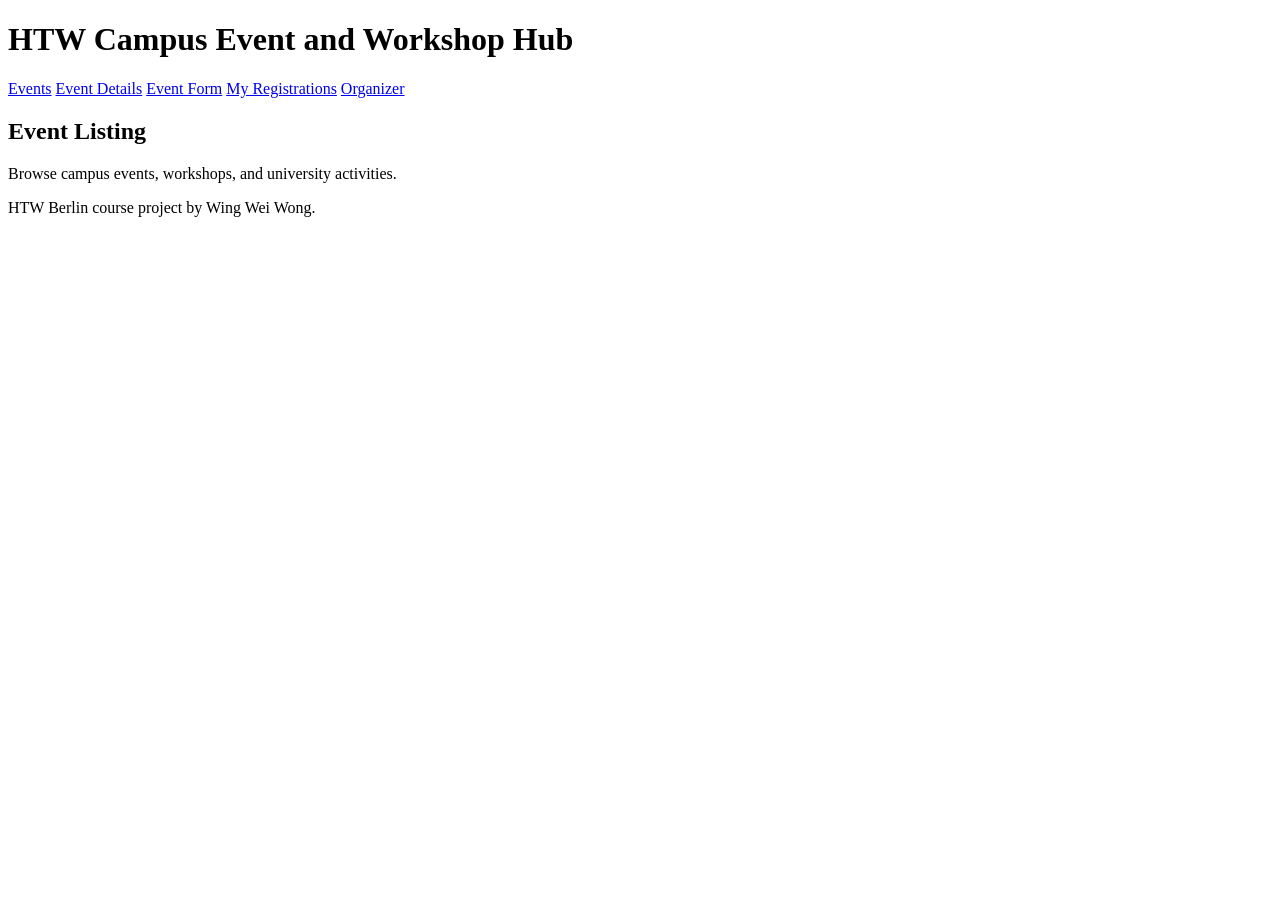
==== index.html @ 7586ab62 "feat: framework website" ====
<!DOCTYPE html>
<html lang="en">
<head>
    <meta charset="UTF-8">
    <meta name="viewport" content="width=device-width, initial-scale=1.0">
    <title>HTW Campus Event and Workshop Hub</title>
    <link rel="stylesheet" href="css/style.css">
</head>
<body>
    <header>
        <h1>HTW Campus Event and Workshop Hub</h1>
        <nav aria-label="Main navigation">
            <a href="index.html">Events</a>
            <a href="event.html">Event Details</a>
            <a href="event-form.html">Event Form</a>
            <a href="registrations.html">My Registrations</a>
            <a href="organizer.html">Organizer</a>
        </nav>
    </header>

    <main>
        <section>
            <h2>Event Listing</h2>
            <p>Browse campus events, workshops, and university activities.</p>
        </section>
    </main>

    <footer>
        <p>HTW Berlin course project by Wing Wei Wong.</p>
    </footer>

    <script src="js/data.js"></script>
    <script src="js/storage.js"></script>
    <script src="js/security.js"></script>
    <script src="js/validation.js"></script>
    <script src="js/ui.js"></script>
    <script src="js/app.js"></script>
</body>
</html>
---- css/style.css ----
/* Main stylesheet for the HTW Campus Event and Workshop Hub. */
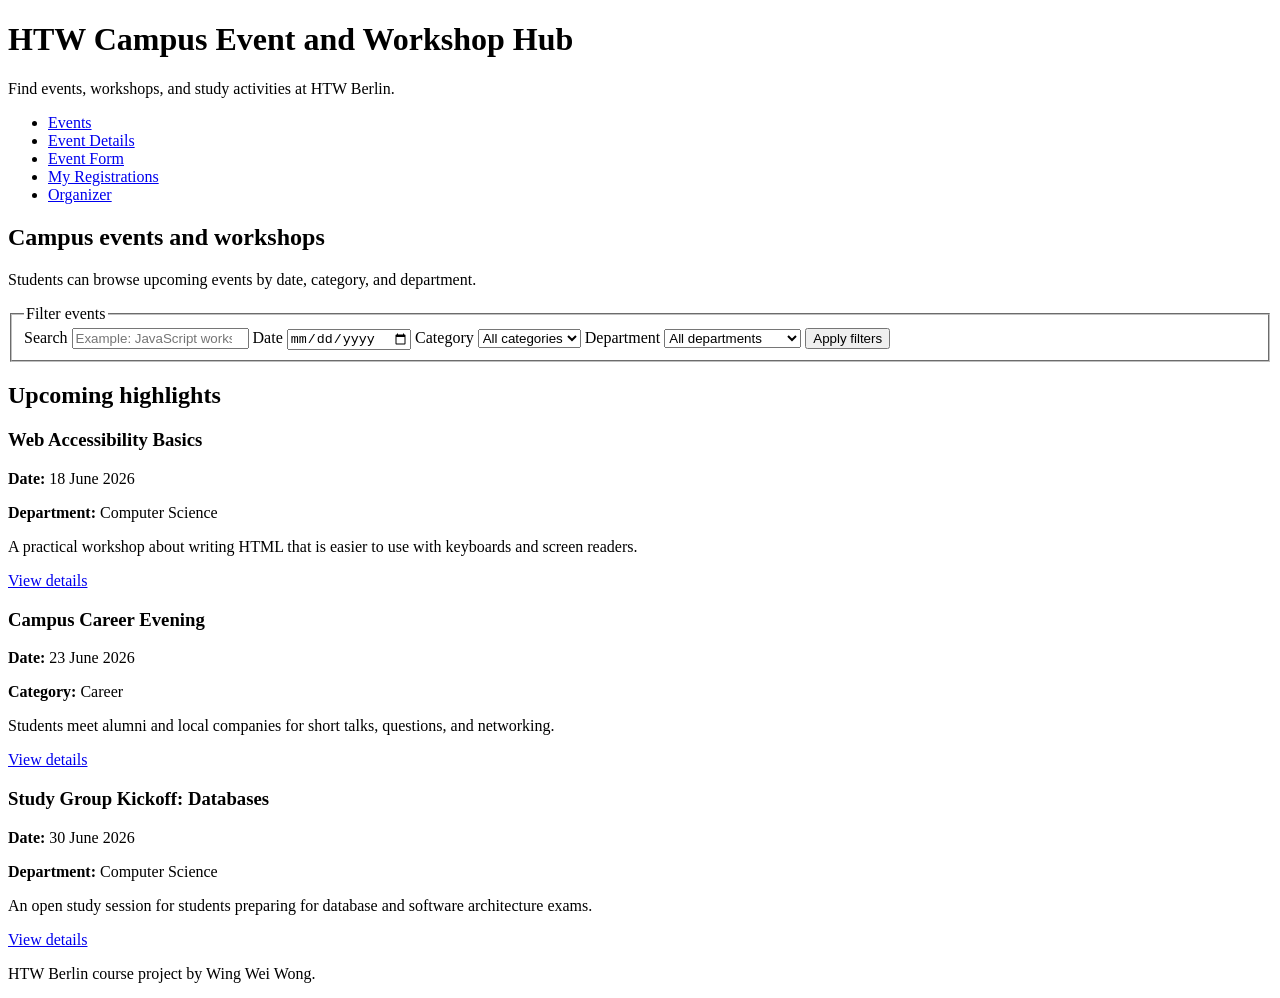
==== commit de34ba74: "feat:html page structure" ====
--- a/index.html
+++ b/index.html
@@ -9,19 +9,81 @@
 <body>
     <header>
         <h1>HTW Campus Event and Workshop Hub</h1>
+        <p>Find events, workshops, and study activities at HTW Berlin.</p>
         <nav aria-label="Main navigation">
-            <a href="index.html">Events</a>
-            <a href="event.html">Event Details</a>
-            <a href="event-form.html">Event Form</a>
-            <a href="registrations.html">My Registrations</a>
-            <a href="organizer.html">Organizer</a>
+            <ul>
+                <li><a href="index.html">Events</a></li>
+                <li><a href="event.html">Event Details</a></li>
+                <li><a href="event-form.html">Event Form</a></li>
+                <li><a href="registrations.html">My Registrations</a></li>
+                <li><a href="organizer.html">Organizer</a></li>
+            </ul>
         </nav>
     </header>
 
     <main>
-        <section>
-            <h2>Event Listing</h2>
-            <p>Browse campus events, workshops, and university activities.</p>
+        <section aria-labelledby="event-listing-heading">
+            <h2 id="event-listing-heading">Campus events and workshops</h2>
+            <p>Students can browse upcoming events by date, category, and department.</p>
+
+            <form aria-label="Filter events">
+                <fieldset>
+                    <legend>Filter events</legend>
+
+                    <label for="search">Search</label>
+                    <input type="search" id="search" name="search" placeholder="Example: JavaScript workshop">
+
+                    <label for="event-date">Date</label>
+                    <input type="date" id="event-date" name="event-date">
+
+                    <label for="category">Category</label>
+                    <select id="category" name="category">
+                        <option value="">All categories</option>
+                        <option value="workshop">Workshop</option>
+                        <option value="lecture">Lecture</option>
+                        <option value="career">Career</option>
+                        <option value="student-life">Student life</option>
+                    </select>
+
+                    <label for="department">Department</label>
+                    <select id="department" name="department">
+                        <option value="">All departments</option>
+                        <option value="computer-science">Computer Science</option>
+                        <option value="design">Design and Culture</option>
+                        <option value="business">Business School</option>
+                    </select>
+
+                    <button type="submit">Apply filters</button>
+                </fieldset>
+            </form>
+        </section>
+
+        <section aria-labelledby="featured-events-heading">
+            <h2 id="featured-events-heading">Upcoming highlights</h2>
+
+            <article>
+                <h3>Web Accessibility Basics</h3>
+                <p><strong>Date:</strong> 18 June 2026</p>
+                <p><strong>Department:</strong> Computer Science</p>
+                <p>A practical workshop about writing HTML that is easier to use with keyboards and screen readers.</p>
+                <a href="event.html">View details</a>
+            </article>
+
+            <article>
+                <h3>Campus Career Evening</h3>
+                <p><strong>Date:</strong> 23 June 2026</p>
+                <p><strong>Category:</strong> Career</p>
+                <p>Students meet alumni and local companies for short talks, questions, and networking.</p>
+                <a href="event.html">View details</a>
+            </article>
+
+            <article>
+                <h3>Study Group Kickoff: Databases</h3>
+                <p><strong>Date:</strong> 30 June 2026</p>
+                <p><strong>Department:</strong> Computer Science</p>
+                <p>An open study session for students preparing for database and software architecture exams.</p>
+                <a href="event.html">View details</a>
+            </article>
         </section>
     </main>
 
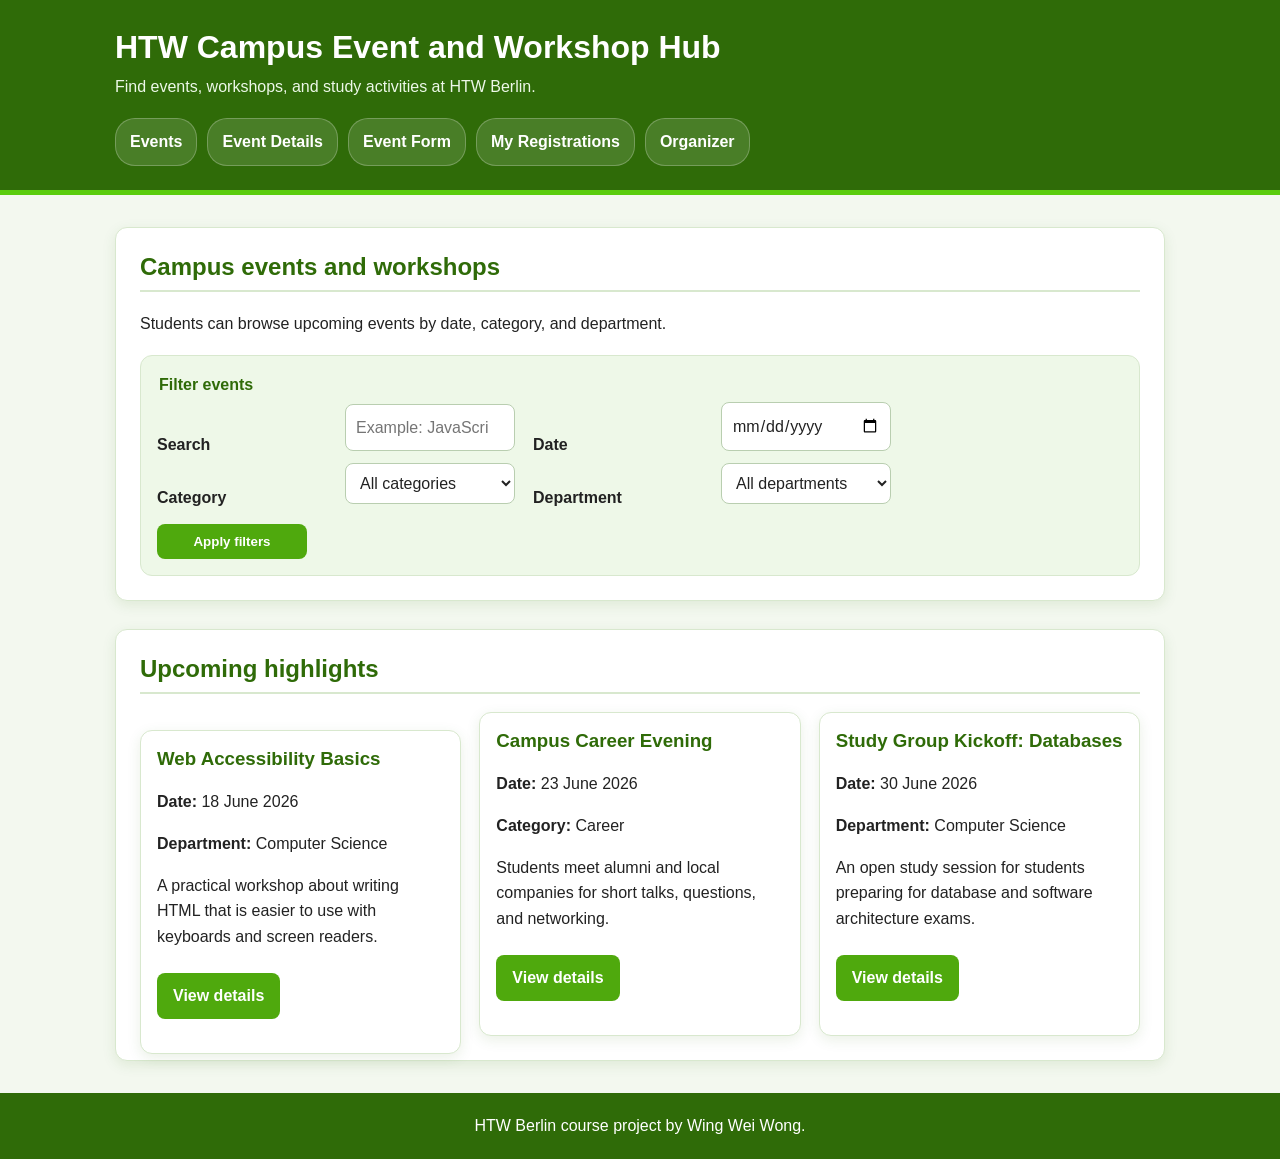
==== commit 4174fab5: "feat: added sample data" ====
--- a/index.html
+++ b/index.html
@@ -26,7 +26,7 @@
             <h2 id="event-listing-heading">Campus events and workshops</h2>
             <p>Students can browse upcoming events by date, category, and department.</p>
 
-            <form aria-label="Filter events">
+            <form class="filter-form" aria-label="Filter events">
                 <fieldset>
                     <legend>Filter events</legend>
 
@@ -42,15 +42,20 @@
                         <option value="workshop">Workshop</option>
                         <option value="lecture">Lecture</option>
                         <option value="career">Career</option>
-                        <option value="student-life">Student life</option>
+                        <option value="social">Social</option>
+                        <option value="information-session">Information Session</option>
+                        <option value="academic-support">Academic Support</option>
                     </select>
 
                     <label for="department">Department</label>
                     <select id="department" name="department">
                         <option value="">All departments</option>
                         <option value="computer-science">Computer Science</option>
-                        <option value="design">Design and Culture</option>
-                        <option value="business">Business School</option>
+                        <option value="business">Business</option>
+                        <option value="cybersecurity">Cybersecurity</option>
+                        <option value="engineering">Engineering</option>
+                        <option value="career-service">Career Service</option>
+                        <option value="international-office">International Office</option>
                     </select>
 
                     <button type="submit">Apply filters</button>
--- a/css/style.css
+++ b/css/style.css
@@ -1 +1,422 @@
-/* Main stylesheet for the HTW Campus Event and Workshop Hub. */
+:root {
+    --primary: #2f6b08;
+    --primary-light: #4fa90d;
+    --accent: #5acc0e;
+    --accent-dark: #3c8509;
+    --page-bg: #f3f8ef;
+    --card-bg: #ffffff;
+    --text: #222222;
+    --muted: #5f6b5c;
+    --border: #d8e8ce;
+    --shadow: 0 4px 14px rgba(47, 107, 8, 0.10);
+}
+
+* {
+    box-sizing: border-box;
+}
+
+body {
+    margin: 0;
+    font-family: Arial, Helvetica, sans-serif;
+    line-height: 1.6;
+    color: var(--text);
+    background: var(--page-bg);
+}
+
+body > header {
+    background: var(--primary);
+    color: white;
+    padding: 24px 16px 18px;
+    border-bottom: 5px solid var(--accent);
+}
+
+body > header h1 {
+    max-width: 1050px;
+    margin: 0 auto 8px;
+    font-size: 1.75rem;
+    line-height: 1.2;
+}
+
+body > header p {
+    max-width: 1050px;
+    margin: 0 auto 18px;
+    color: #edf8e8;
+}
+
+nav {
+    max-width: 1050px;
+    margin: 0 auto;
+}
+
+nav ul {
+    display: flex;
+    flex-direction: column;
+    gap: 8px;
+    padding: 0;
+    margin: 0;
+    list-style: none;
+}
+
+nav a {
+    display: block;
+    padding: 10px 14px;
+    color: white;
+    text-decoration: none;
+    text-align: center;
+    background: rgba(255, 255, 255, 0.13);
+    border: 1px solid rgba(255, 255, 255, 0.24);
+    border-radius: 20px;
+}
+
+nav a:hover,
+nav a:focus {
+    background: white;
+    color: var(--primary);
+}
+
+main {
+    width: min(1050px, calc(100% - 32px));
+    margin: 22px auto;
+}
+
+section,
+main > article {
+    margin-bottom: 22px;
+}
+
+section,
+article,
+form {
+    border-radius: 12px;
+}
+
+section,
+main > article,
+article {
+    background: var(--card-bg);
+    border: 1px solid var(--border);
+    box-shadow: var(--shadow);
+}
+
+section {
+    padding: 18px;
+}
+
+article {
+    padding: 16px;
+    margin: 14px 0;
+}
+
+main > article {
+    padding: 18px;
+}
+
+article header {
+    background: transparent;
+    color: var(--text);
+    padding: 0;
+    border-bottom: 1px solid var(--border);
+    margin-bottom: 18px;
+}
+
+h2,
+h3 {
+    color: var(--primary);
+    line-height: 1.25;
+}
+
+h2 {
+    margin-top: 0;
+    padding-bottom: 8px;
+    border-bottom: 2px solid var(--border);
+}
+
+h3 {
+    margin-top: 0;
+}
+
+p {
+    margin-top: 0;
+}
+
+a {
+    color: var(--primary-light);
+    font-weight: bold;
+}
+
+a:hover,
+a:focus {
+    color: var(--accent-dark);
+}
+
+form {
+    display: grid;
+    gap: 12px;
+    margin-top: 18px;
+    padding: 16px;
+    background: #eef8e8;
+    border: 1px solid var(--border);
+}
+
+fieldset {
+    display: grid;
+    gap: 12px;
+    padding: 0;
+    margin: 0;
+    border: 0;
+}
+
+legend {
+    margin-bottom: 4px;
+    font-weight: bold;
+    color: var(--primary);
+}
+
+label {
+    display: block;
+    margin: 0 0 -6px;
+    font-weight: bold;
+}
+
+input,
+select,
+textarea {
+    width: 100%;
+    padding: 10px;
+    font: inherit;
+    color: var(--text);
+    background: white;
+    border: 1px solid #b9ceb0;
+    border-radius: 8px;
+}
+
+input:focus,
+select:focus,
+textarea:focus {
+    outline: 3px solid rgba(90, 204, 14, 0.25);
+    border-color: var(--primary-light);
+}
+
+button,
+.button,
+article > a,
+section > a {
+    display: inline-block;
+    width: 100%;
+    margin-top: 8px;
+    padding: 10px 16px;
+    color: white;
+    font-weight: bold;
+    text-decoration: none;
+    text-align: center;
+    background: var(--primary-light);
+    border: 0;
+    border-radius: 8px;
+    cursor: pointer;
+}
+
+button:hover,
+button:focus,
+.button:hover,
+.button:focus,
+article > a:hover,
+article > a:focus,
+section > a:hover,
+section > a:focus {
+    color: white;
+    background: var(--accent-dark);
+}
+
+ul {
+    padding-left: 22px;
+}
+
+li {
+    margin-bottom: 6px;
+}
+
+#featured-events-heading + article,
+#managed-events-heading + article,
+#registrations-heading + p + article {
+    margin-top: 18px;
+}
+
+section:has(> article) {
+    display: grid;
+    gap: 14px;
+}
+
+section:has(> article) > h2,
+section:has(> article) > p {
+    margin-bottom: 0;
+}
+
+section:has(> article) > article {
+    margin: 0;
+}
+
+#registered-students-heading + article {
+    overflow-x: auto;
+}
+
+footer {
+    padding: 20px;
+    color: white;
+    text-align: center;
+    background: var(--primary);
+}
+
+footer p {
+    margin: 0;
+}
+
+@media (min-width: 600px) {
+    body > header {
+        padding: 28px 20px 18px;
+    }
+
+    body > header h1 {
+        font-size: 2rem;
+    }
+
+    nav ul {
+        flex-direction: row;
+        flex-wrap: wrap;
+        gap: 10px;
+    }
+
+    nav a {
+        display: inline-block;
+        text-align: left;
+    }
+
+    form,
+    fieldset {
+        grid-template-columns: repeat(2, minmax(0, 1fr));
+        align-items: end;
+    }
+
+    legend,
+    label[for="description"],
+    textarea,
+    label[for="registration-note"],
+    label[for="note"] {
+        grid-column: 1 / -1;
+    }
+
+    button,
+    .button,
+    article > a,
+    section > a {
+        width: auto;
+    }
+
+    section:has(> article) {
+        grid-template-columns: repeat(2, minmax(0, 1fr));
+    }
+
+    section:has(> article) > h2,
+    section:has(> article) > p {
+        grid-column: 1 / -1;
+    }
+
+    #dashboard-heading + p + article,
+    #registered-students-heading + article {
+        grid-column: 1 / -1;
+    }
+}
+
+@media (min-width: 900px) {
+    main {
+        margin: 32px auto;
+    }
+
+    section,
+    main > article {
+        margin-bottom: 28px;
+    }
+
+    section,
+    main > article {
+        padding: 24px;
+    }
+
+    #featured-events-heading + article,
+    #featured-events-heading + article + article,
+    #featured-events-heading + article + article + article {
+        min-height: 100%;
+    }
+
+    #featured-events-heading + article {
+        grid-column: auto;
+    }
+
+    section:has(> article) {
+        grid-template-columns: repeat(3, minmax(0, 1fr));
+        gap: 18px;
+    }
+
+    #managed-events-heading + article,
+    #managed-events-heading + article + article,
+    #registrations-heading + p + article,
+    #registrations-heading + p + article + article {
+        grid-column: auto;
+    }
+
+    form,
+    fieldset {
+        grid-template-columns: repeat(4, minmax(0, 1fr));
+    }
+
+    form > label[for="title"],
+    form > input#title,
+    form > label[for="description"],
+    form > textarea#description,
+    form > label[for="location"],
+    form > input#location {
+        grid-column: span 2;
+    }
+
+    form > label[for="description"],
+    form > textarea#description {
+        grid-column: 1 / -1;
+    }
+
+    #registered-students-heading + article {
+        grid-column: 1 / -1;
+    }
+}
+
+.filter-form fieldset {
+    grid-template-columns: 1fr;
+}
+
+.filter-form button {
+    width: 100%;
+    min-width: 150px;
+    justify-self: start;
+}
+
+@media (min-width: 600px) {
+    .filter-form fieldset {
+        grid-template-columns: repeat(2, minmax(220px, 1fr));
+        column-gap: 18px;
+    }
+
+    .filter-form label,
+    .filter-form input,
+    .filter-form select,
+    .filter-form button {
+        grid-column: auto;
+    }
+
+    .filter-form button {
+        width: auto;
+    }
+}
+
+@media (min-width: 900px) {
+    .filter-form fieldset {
+        grid-template-columns: repeat(4, minmax(170px, 1fr));
+    }
+}
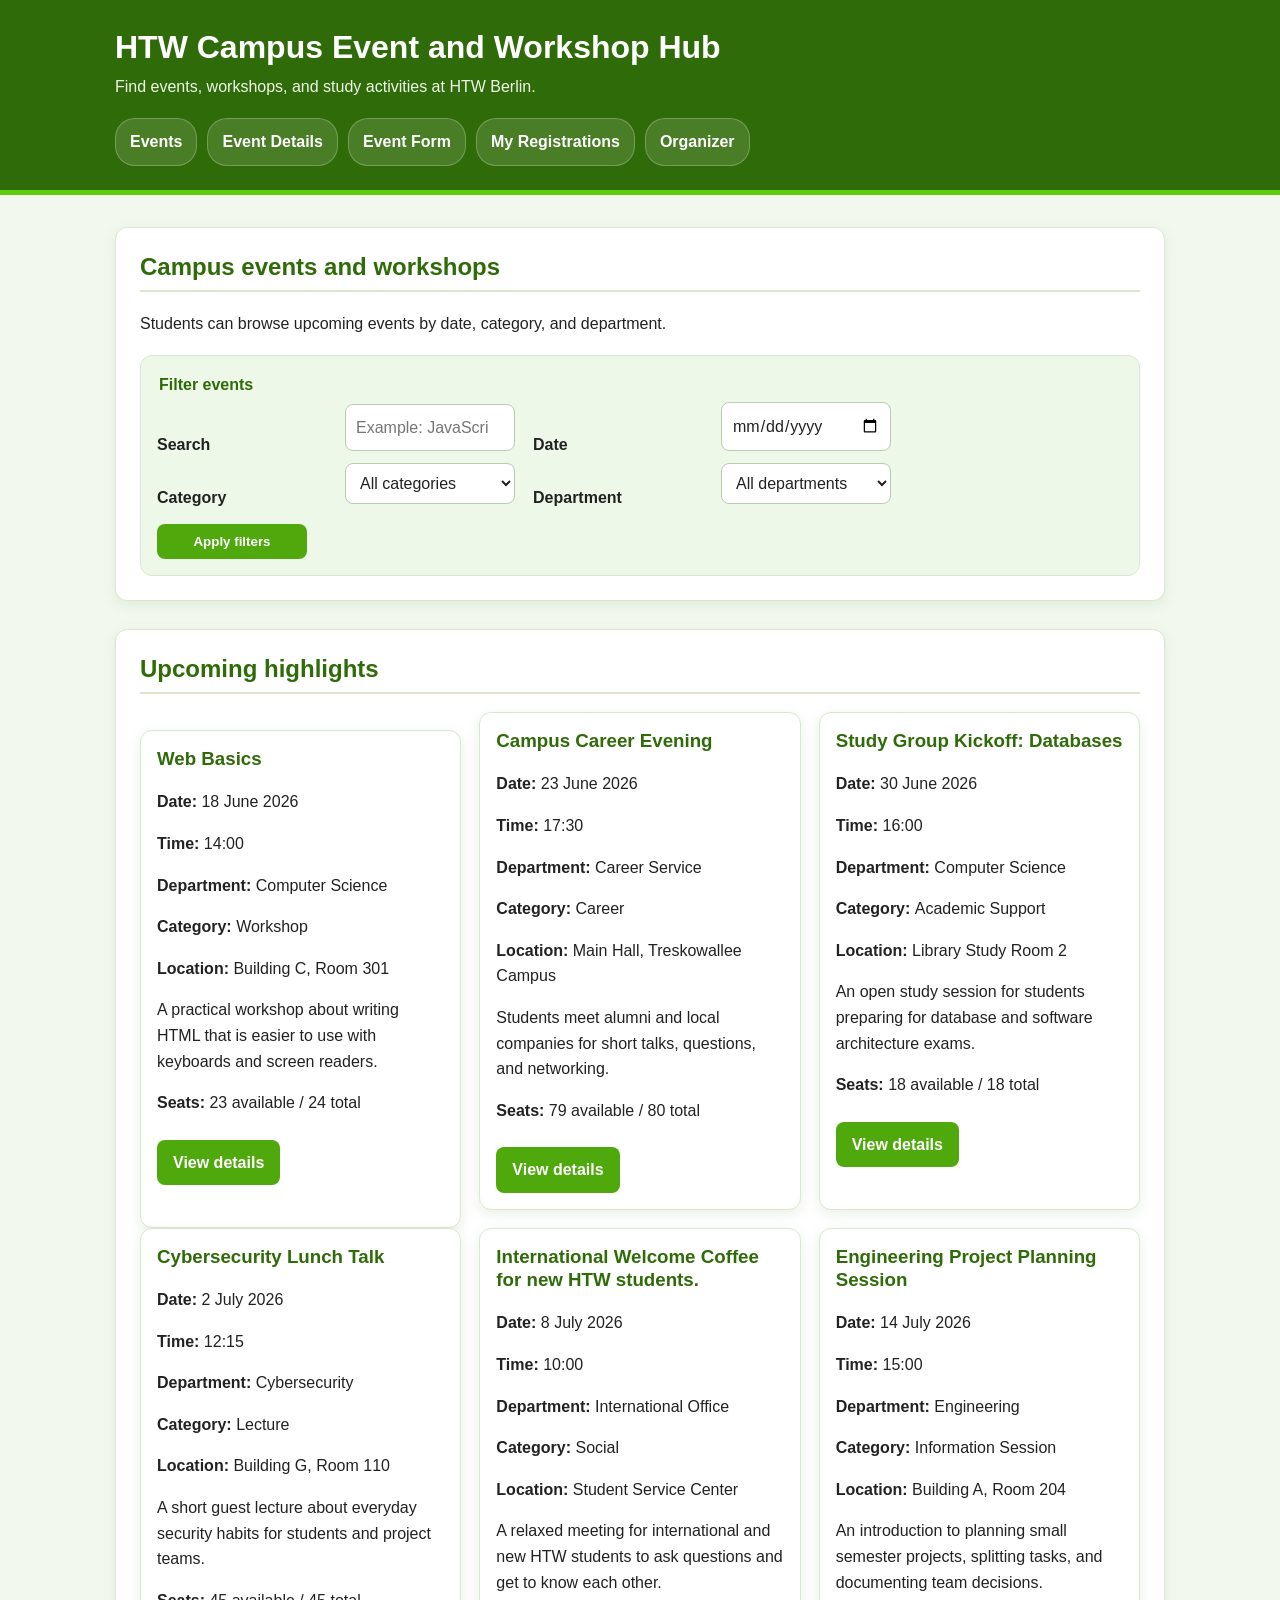
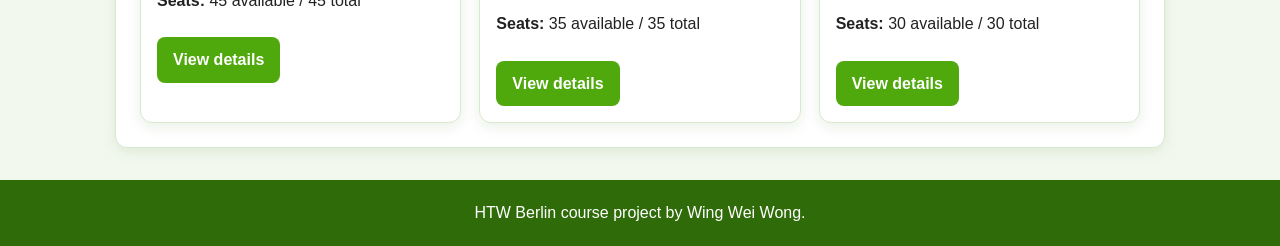
==== commit 34de44a5: "feat: events rendering js" ====
--- a/index.html
+++ b/index.html
@@ -63,32 +63,8 @@
             </form>
         </section>
 
-        <section aria-labelledby="featured-events-heading">
+        <section id="featured-events" aria-labelledby="featured-events-heading">
             <h2 id="featured-events-heading">Upcoming highlights</h2>
-
-            <article>
-                <h3>Web Accessibility Basics</h3>
-                <p><strong>Date:</strong> 18 June 2026</p>
-                <p><strong>Department:</strong> Computer Science</p>
-                <p>A practical workshop about writing HTML that is easier to use with keyboards and screen readers.</p>
-                <a href="event.html">View details</a>
-            </article>
-
-            <article>
-                <h3>Campus Career Evening</h3>
-                <p><strong>Date:</strong> 23 June 2026</p>
-                <p><strong>Category:</strong> Career</p>
-                <p>Students meet alumni and local companies for short talks, questions, and networking.</p>
-                <a href="event.html">View details</a>
-            </article>
-
-            <article>
-                <h3>Study Group Kickoff: Databases</h3>
-                <p><strong>Date:</strong> 30 June 2026</p>
-                <p><strong>Department:</strong> Computer Science</p>
-                <p>An open study session for students preparing for database and software architecture exams.</p>
-                <a href="event.html">View details</a>
-            </article>
         </section>
     </main>
 
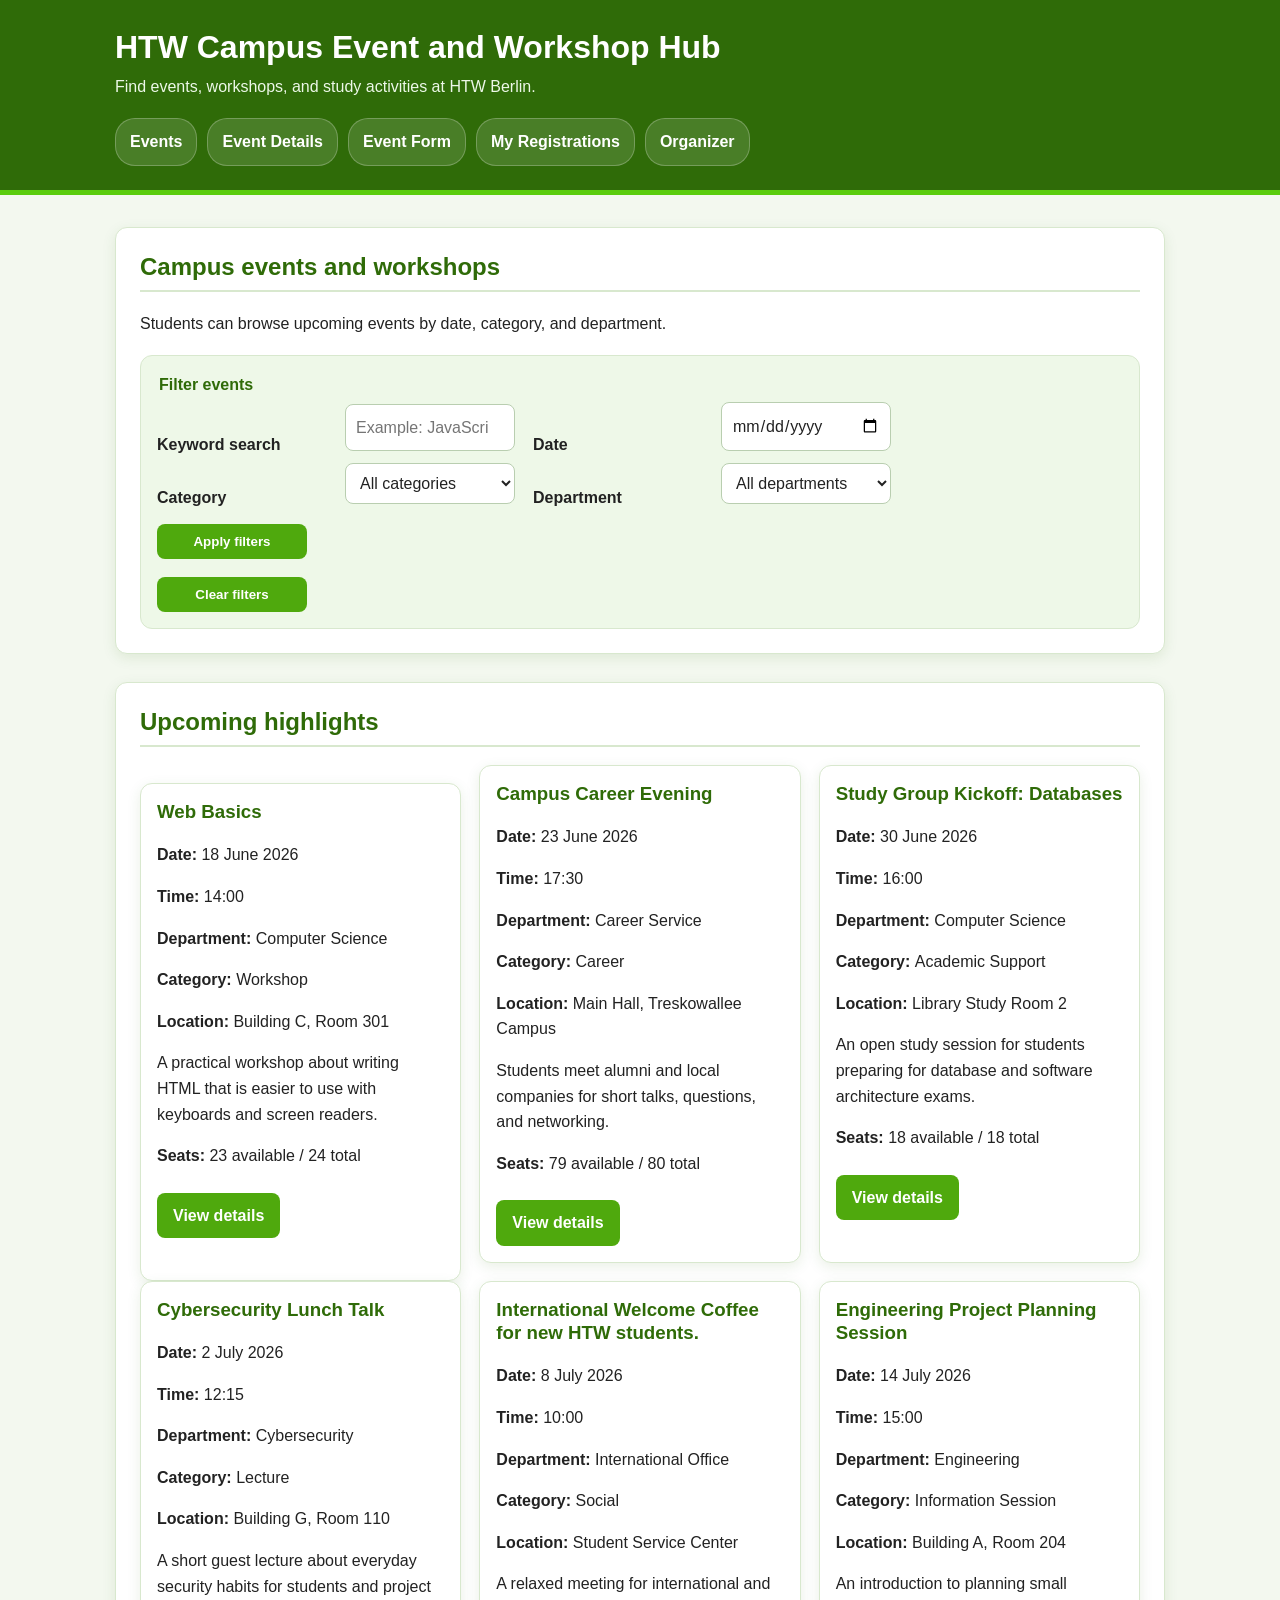
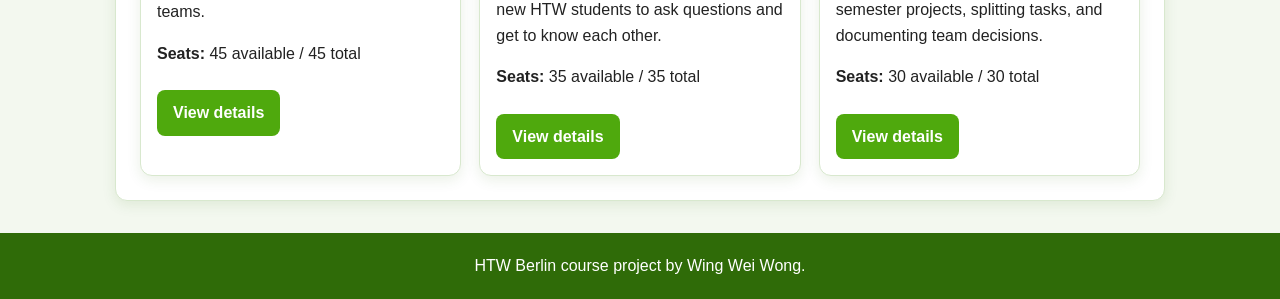
==== commit f7c251ae: "feat: event search feature added" ====
--- a/index.html
+++ b/index.html
@@ -26,11 +26,11 @@
             <h2 id="event-listing-heading">Campus events and workshops</h2>
             <p>Students can browse upcoming events by date, category, and department.</p>
 
-            <form class="filter-form" aria-label="Filter events">
+            <form id="event-filter-form" class="filter-form" aria-label="Filter events">
                 <fieldset>
                     <legend>Filter events</legend>
 
-                    <label for="search">Search</label>
+                    <label for="search">Keyword search</label>
                     <input type="search" id="search" name="search" placeholder="Example: JavaScript workshop">
 
                     <label for="event-date">Date</label>
@@ -39,26 +39,29 @@
                     <label for="category">Category</label>
                     <select id="category" name="category">
                         <option value="">All categories</option>
-                        <option value="workshop">Workshop</option>
-                        <option value="lecture">Lecture</option>
-                        <option value="career">Career</option>
-                        <option value="social">Social</option>
-                        <option value="information-session">Information Session</option>
-                        <option value="academic-support">Academic Support</option>
+                        <option value="Workshop">Workshop</option>
+                        <option value="Lecture">Lecture</option>
+                        <option value="Career">Career</option>
+                        <option value="Social">Social</option>
+                        <option value="Information Session">Information Session</option>
+                        <option value="Academic Support">Academic Support</option>
                     </select>
 
                     <label for="department">Department</label>
                     <select id="department" name="department">
                         <option value="">All departments</option>
-                        <option value="computer-science">Computer Science</option>
-                        <option value="business">Business</option>
-                        <option value="cybersecurity">Cybersecurity</option>
-                        <option value="engineering">Engineering</option>
-                        <option value="career-service">Career Service</option>
-                        <option value="international-office">International Office</option>
+                        <option value="Computer Science">Computer Science</option>
+                        <option value="Business">Business</option>
+                        <option value="Cybersecurity">Cybersecurity</option>
+                        <option value="Engineering">Engineering</option>
+                        <option value="Career Service">Career Service</option>
+                        <option value="International Office">International Office</option>
                     </select>
 
-                    <button type="submit">Apply filters</button>
+                    <div class="filter-buttons">
+                        <button type="submit">Apply filters</button>
+                        <button type="button" id="clear-filters">Clear filters</button>
+                    </div>
                 </fieldset>
             </form>
         </section>
@@ -72,6 +75,7 @@
         <p>HTW Berlin course project by Wing Wei Wong.</p>
     </footer>
 
+    <script src="https://code.jquery.com/jquery-3.7.1.min.js"></script>
     <script src="js/data.js"></script>
     <script src="js/storage.js"></script>
     <script src="js/security.js"></script>
--- a/css/style.css
+++ b/css/style.css
@@ -420,3 +420,17 @@
         grid-template-columns: repeat(4, minmax(170px, 1fr));
     }
 }
+
+.filter-buttons {
+    display: grid;
+    gap: 10px;
+}
+
+.empty-message {
+    padding: 14px;
+    margin: 0;
+    color: var(--muted);
+    background: #f8fcf5;
+    border: 1px dashed var(--border);
+    border-radius: 8px;
+}
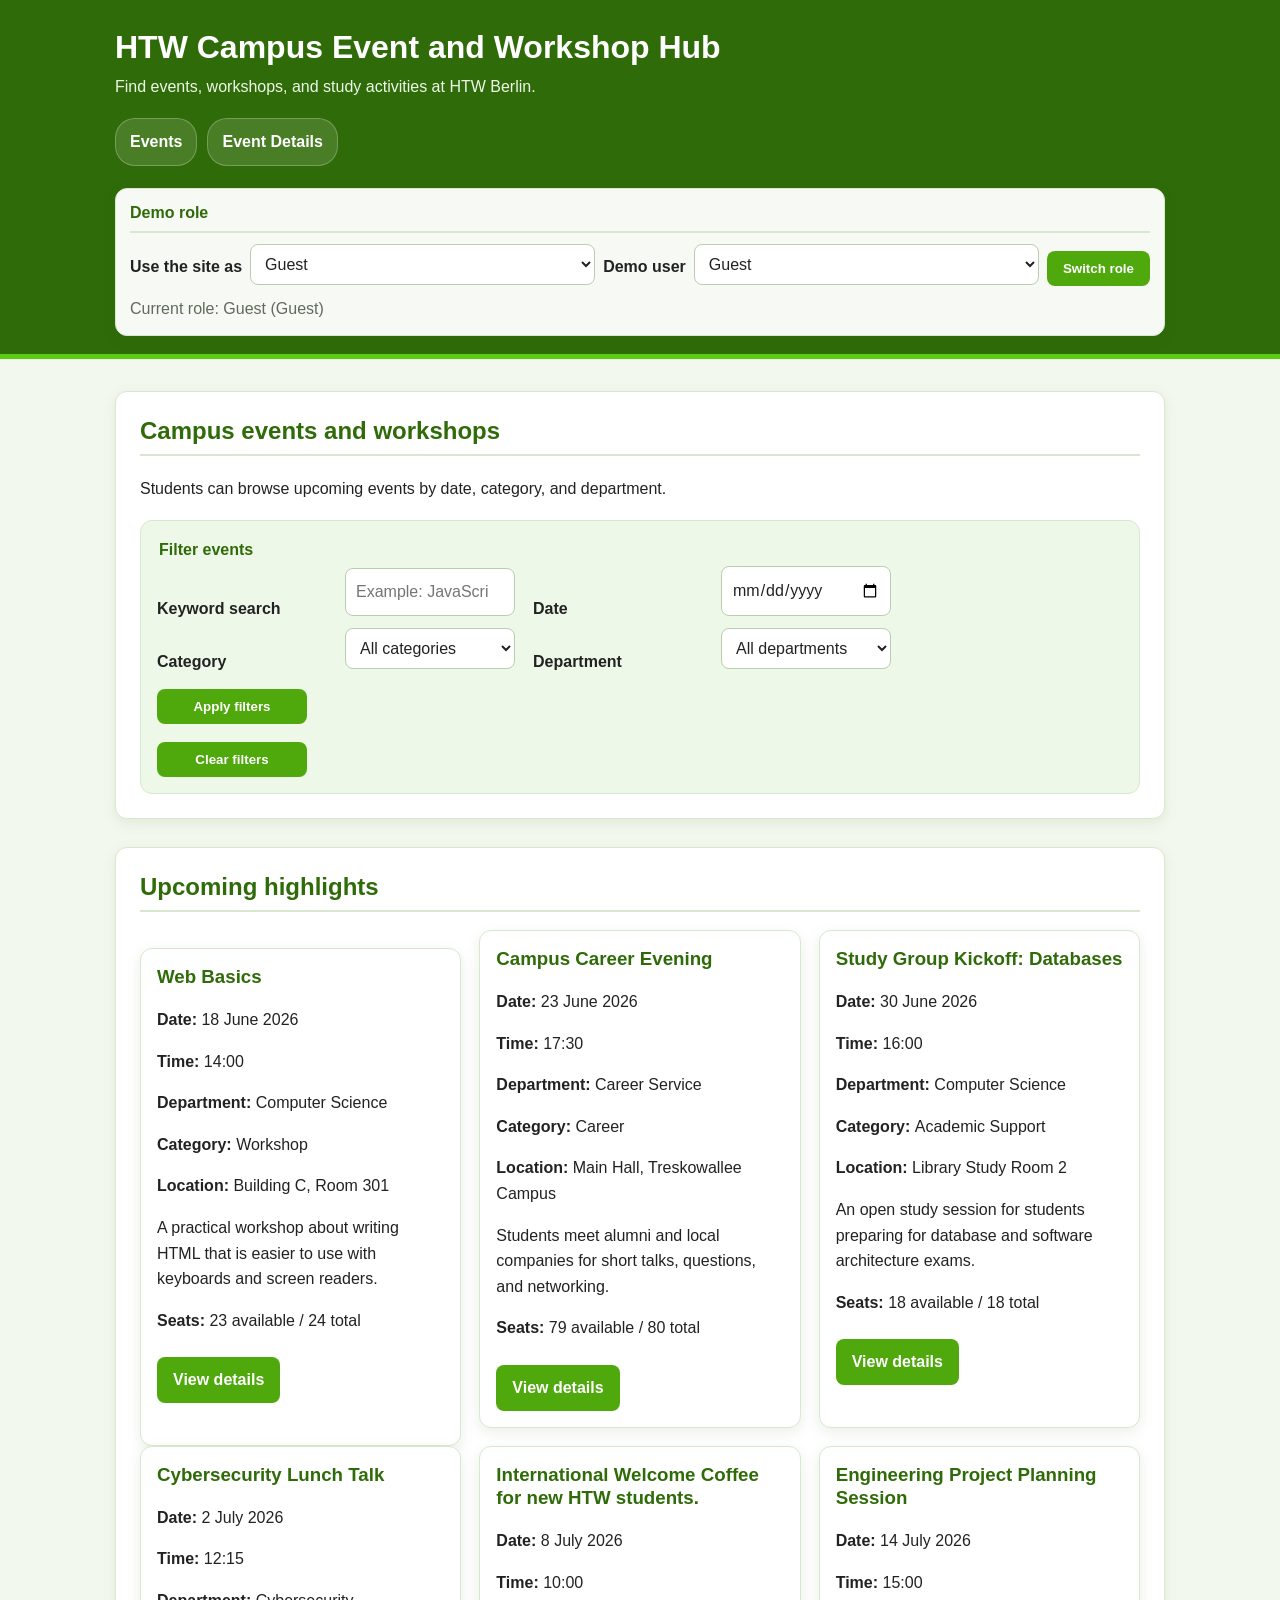
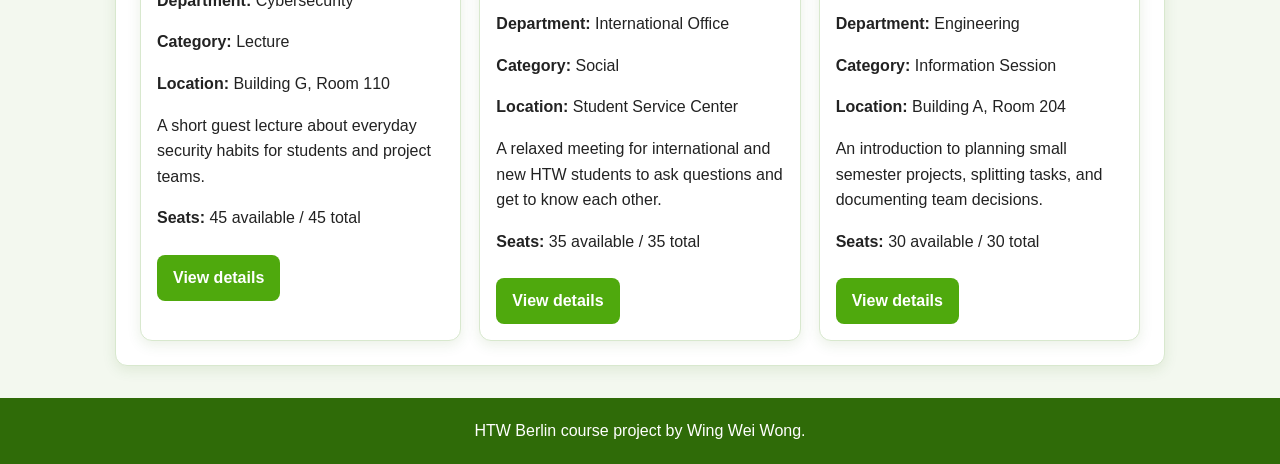
==== commit 55225288: "feat: role switching and nav" ====
--- a/index.html
+++ b/index.html
@@ -11,14 +11,31 @@
         <h1>HTW Campus Event and Workshop Hub</h1>
         <p>Find events, workshops, and study activities at HTW Berlin.</p>
         <nav aria-label="Main navigation">
-            <ul>
-                <li><a href="index.html">Events</a></li>
-                <li><a href="event.html">Event Details</a></li>
-                <li><a href="event-form.html">Event Form</a></li>
-                <li><a href="registrations.html">My Registrations</a></li>
-                <li><a href="organizer.html">Organizer</a></li>
+            <ul id="main-navigation">
+                <li><a href="index.html" data-nav-role="all">Events</a></li>
+                <li><a href="event.html" data-nav-role="all">Event Details</a></li>
+                <li><a href="registrations.html" data-nav-role="student">My Registrations</a></li>
+                <li><a href="event-form.html" data-nav-role="organizer">Create Event</a></li>
+                <li><a href="organizer.html" data-nav-role="organizer">Organizer Dashboard</a></li>
             </ul>
         </nav>
+        <section class="role-switcher" aria-labelledby="role-switcher-heading">
+            <h2 id="role-switcher-heading">Demo role</h2>
+            <form id="role-switcher-form">
+                <label for="role-select">Use the site as</label>
+                <select id="role-select" name="role">
+                    <option value="guest">Guest</option>
+                    <option value="student">Student</option>
+                    <option value="organizer">Organizer/Admin</option>
+                </select>
+
+                <label for="user-select">Demo user</label>
+                <select id="user-select" name="username"></select>
+
+                <button type="submit">Switch role</button>
+            </form>
+            <p id="current-role-message" aria-live="polite"></p>
+        </section>
     </header>
 
     <main>
--- a/css/style.css
+++ b/css/style.css
@@ -434,3 +434,55 @@
     border: 1px dashed var(--border);
     border-radius: 8px;
 }
+
+.role-switcher {
+    max-width: 1050px;
+    margin: 16px auto 0;
+    padding: 14px;
+    color: var(--text);
+    background: rgba(255, 255, 255, 0.96);
+    border-radius: 12px;
+    box-shadow: var(--shadow);
+}
+
+.role-switcher h2 {
+    margin: 0 0 10px;
+    font-size: 1rem;
+    color: var(--primary);
+}
+
+.role-switcher form {
+    display: grid;
+    grid-template-columns: 1fr;
+    gap: 8px;
+    margin: 0;
+    padding: 0;
+    background: transparent;
+    border: 0;
+    box-shadow: none;
+}
+
+.role-switcher label {
+    font-weight: bold;
+}
+
+.role-switcher select,
+.role-switcher button {
+    width: 100%;
+}
+
+.role-switcher p {
+    margin: 10px 0 0;
+    color: var(--muted);
+}
+
+.card-action {
+    margin-left: 10px;
+}
+
+@media (min-width: 700px) {
+    .role-switcher form {
+        grid-template-columns: auto minmax(150px, 1fr) auto minmax(160px, 1fr) auto;
+        align-items: center;
+    }
+}
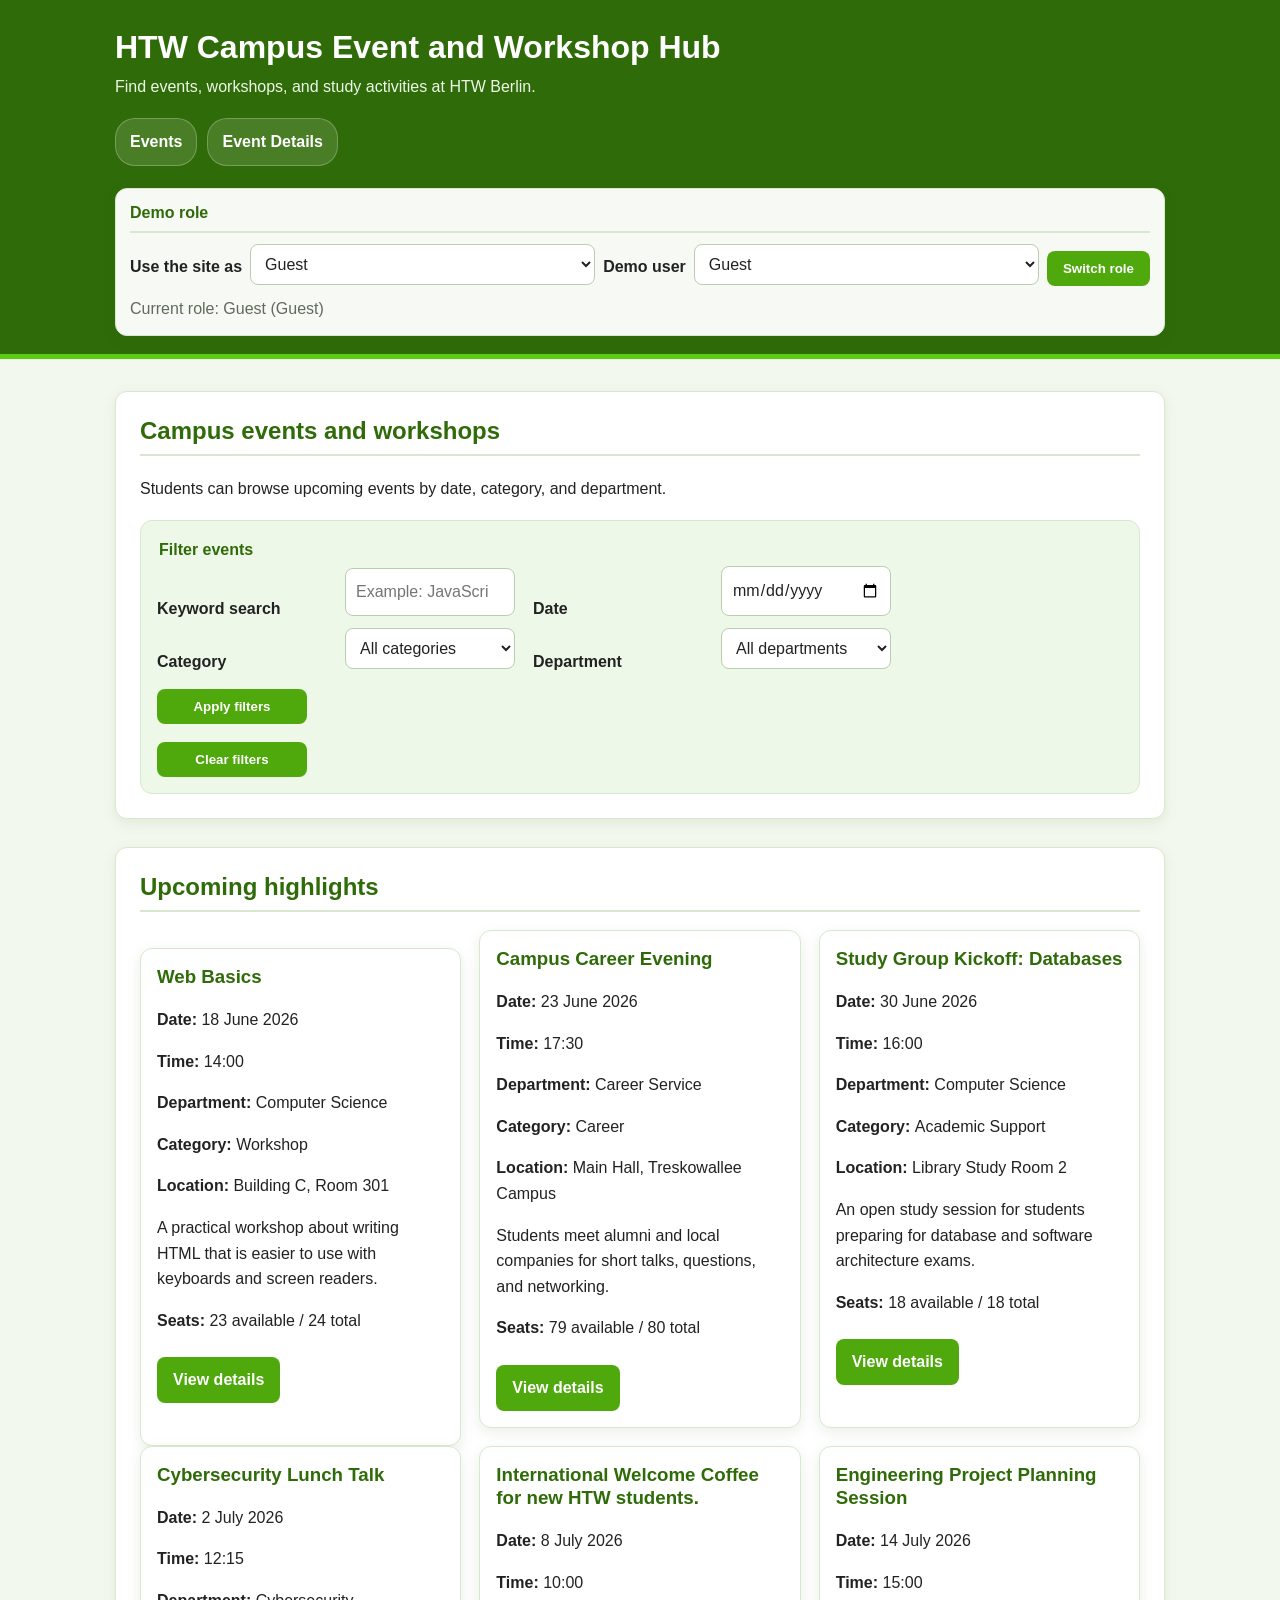
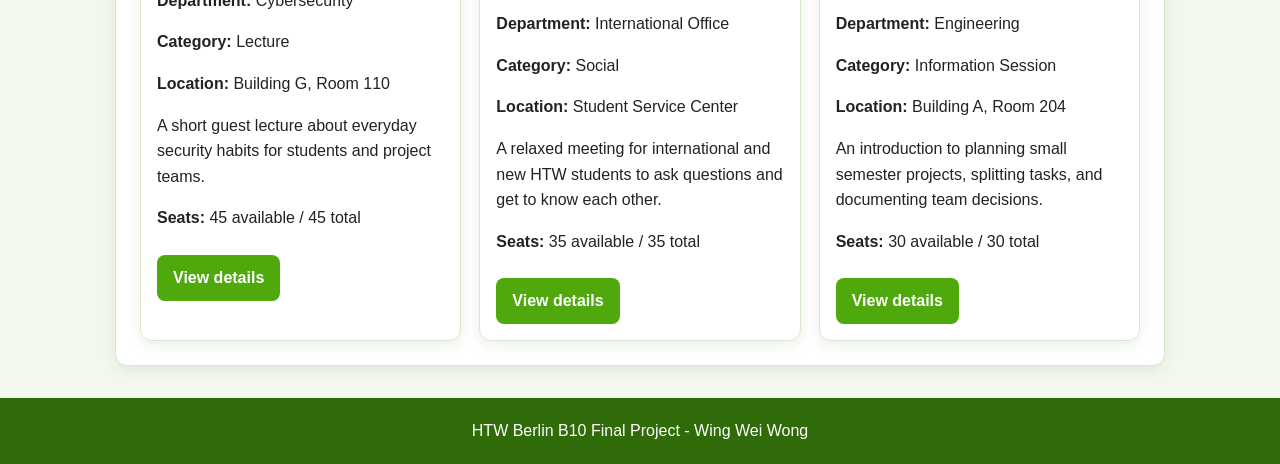
==== commit ffc9efa8: "Update footer text" ====
--- a/index.html
+++ b/index.html
@@ -89,7 +89,7 @@
     </main>
 
     <footer>
-        <p>HTW Berlin course project by Wing Wei Wong.</p>
+        <p>HTW Berlin B10 Final Project - Wing Wei Wong</p>
     </footer>
 
     <script src="https://code.jquery.com/jquery-3.7.1.min.js"></script>
